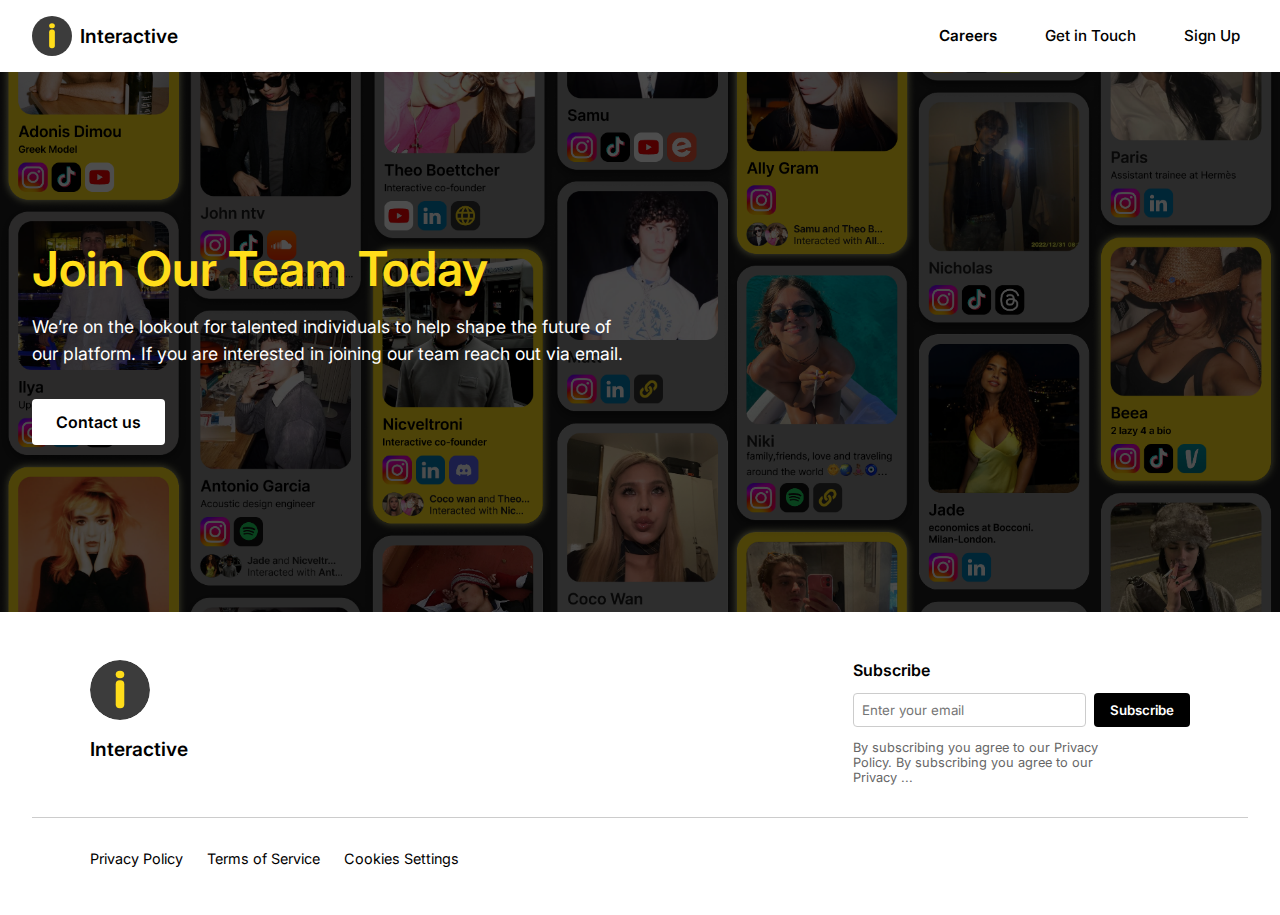
==== careers.html @ 9c9d4012 "Add files via upload" ====
<!DOCTYPE html>
<html lang="en">
<head>
  <meta charset="UTF-8" />
  <meta name="viewport" content="width=device-width, initial-scale=1.0"/>
  <title>Interactive - Careers</title>

  <!-- Font Inter e style.css, come nella home -->
  <link rel="preconnect" href="https://fonts.googleapis.com">
  <link rel="preconnect" href="https://fonts.gstatic.com" crossorigin>
  <link href="https://fonts.googleapis.com/css2?family=Inter:wght@400;600&display=swap" rel="stylesheet">
  <link rel="stylesheet" href="style.css">
</head>
<body>

  <!-- HEADER / NAVBAR -->
  <header>
    <div class="logo">
      <!-- Rendi cliccabile per tornare a home -->
      <a href="index.html" class="home-link">
        <img src="assets/logo.svg" alt="Interactive Logo" width="40" height="40">
        <span>Interactive</span>
      </a>
    </div>
    <nav>
      <ul>
        <!-- Pagina attiva: Careers -->
        <li><a href="careers.html" style="font-weight:600;">Careers</a></li>
        <!-- “Get in Touch” → contacts.html -->
        <li><a href="contacts.html">Get in Touch</a></li>
        <!-- “Sign Up” → landing.html -->
        <li><a href="landing.html">Sign Up</a></li>
      </ul>
    </nav>
  </header>

  <!-- HERO SPECIFICO PER CAREERS -->
  <section class="careers-hero">
    <div class="careers-hero-content">
      <h1>Join Our Team Today</h1>
      <p>We’re on the lookout for talented individuals to help shape the future of our platform. 
         If you are interested in joining our team reach out via email.</p>
      <!-- Contact us => landing.html (oppure contatti, se preferisci) -->
      <a href="contacts.html" class="btn-careers">Contact us</a>
    </div>
  </section>

  <!-- FOOTER -->
  <section class="final-section">
    <div class="brand-subscribe">
      <div class="brand-block">
        <div class="brand-icon">
          <img src="assets/logo.svg" alt="Icon" width="60" height="60">
        </div>
        <div class="brand-text">
          Interactive
        </div>
      </div>

      <div class="subscribe-block">
        <label for="subscribe-email">Subscribe</label>
        <div class="subscribe-row">
          <!-- Bottone => landing.html -->
          <input type="email" id="subscribe-email" placeholder="Enter your email">
          <button onclick="location.href='landing.html';">Subscribe</button>
        </div>
        <p class="subscribe-small">
          By subscribing you agree to our Privacy Policy. By subscribing you agree to our Privacy ...
        </p>
      </div>
    </div>

    <hr class="footer-line">

    <div class="footer-bottom">
      <div class="footer-links">
        <!-- Tutti puntano a terms.html -->
        <a href="terms.html">Privacy Policy</a>
        <a href="terms.html">Terms of Service</a>
        <a href="terms.html">Cookies Settings</a>
      </div>
      <!-- Tolto "© 2024 Relume. All rights reserved." -->
    </div>
  </section>

</body>
</html>
---- style.css ----
/*  
  style.css completo
  Rimosso lo stile .btn-signup per eliminare il pulsante nero "Sign Up".
*/

/* RESET DI BASE */
* {
  margin: 0;
  padding: 0;
  box-sizing: border-box;
}

/* FONT & COLORI GLOBALI */
body {
  font-family: 'Inter', sans-serif;
  color: #000;
}

/* Classe per evidenziare in giallo */
/* MODIFICA: da #ffd400 a #FFDD1A */
.highlight {
  color: #FFDD1A;
}

/* NAVBAR */
header {
  display: flex;
  align-items: center; /* Centra verticalmente logo e navbar */
  justify-content: space-between;
  padding: 1rem 2rem;
  background-color: #fff;
  width: 100%;
}

.logo {
  display: flex;
  align-items: center;
  gap: 0.5rem;
}

/* Rendi cliccabile logo + testo “Interactive” */
.logo a.home-link {
  display: flex;
  align-items: center;
  text-decoration: none;
  color: #000; 
}
.logo a.home-link img {
  margin-right: 0.5rem;
}
.logo a.home-link span {
  font-weight: 600; 
  font-size: 1.2rem; /* Testo “Interactive” un po' più grande */
}

/* NAVBAR MENU (desktop default) */
nav ul {
  list-style: none;
  display: flex;
  align-items: center; /* Centra verticalmente i link */
  gap: 2rem;          /* Spaziatura orizzontale tra i link */
  margin: 0;
  padding: 0;
  margin-left: 2rem;  /* Sposta i link un pochino a destra */
}

nav ul li a {
  text-decoration: none;
  color: #000;
  font-weight: 500;
  display: flex;
  align-items: center;
  justify-content: center;
  line-height: 1;       
  font-size: 0.95rem;   /* Leggermente più piccolo di “Interactive” */
  text-align: center; 
  padding: 0.5rem;     
}

/* ✅ MIGLIORAMENTI SU MOBILE */
@media (max-width: 768px) {
  nav ul {
    gap: 1rem;          
    margin-left: 1rem;  /* Riduce un pochino anche su mobile */
  }
  
  nav ul li a {
    font-size: 0.85rem; 
    line-height: 1.2;   
  }
}

/* HERO (INDEX e LANDING) */
/* MODIFICA: min-height: 80vh per la hero index, se la usi come default */
.hero {
  background: url("assets/sfondo.png") no-repeat center center / cover;
  min-height: 80vh; /* da 70vh a 80vh */
  display: flex;
  align-items: center;
  justify-content: center;
  text-align: center;
  color: #fff;
  padding: 4rem 2rem;
}
.hero-content {
  max-width: 700px;
}
.hero h1 {
  font-size: 4rem;
  /* MODIFICA: colore highlight -> #FFDD1A */
  color: #FFDD1A;
  margin-bottom: 1rem;
  font-weight: 600; 
}
.hero p {
  font-size: 1.2rem;
  margin-bottom: 2rem;
  line-height: 1.5;
  font-weight: 400; 
}

/* Bottoni “Join” rotondi con testo giallo (btn-join, btn-join-us) */
/* MODIFICA: sfondo #3C3C3C, testo #FFDD1A, no bordo */
.btn-join,
.btn-join-us {
  display: inline-block;
  margin-top: 1rem;
  background-color: #3C3C3C;
  color: #FFDD1A;
  text-decoration: none;
  padding: 0.8rem 1.5rem;
  border-radius: 30px; 
  font-weight: 600;
  border: none; /* tolto contorno giallo */
  transition: background-color 0.2s, color 0.2s;
}
/* Hover invertito: sfondo #FFDD1A, testo #3C3C3C */
.btn-join:hover,
.btn-join-us:hover {
  background-color: #FFDD1A;
  color: #3C3C3C;
}

/* SEZIONE PER LA “BARRA EMAIL” DELLA LANDING */
#signup-form {
  display: inline-flex; 
  gap: 0.5rem;
}
#signup-email {
  padding: 0.8rem 1rem;
  border: 2px solid #ccc;
  border-radius: 4px;
  font-family: inherit;
  font-size: 1rem;
  width: 300px; 
  outline: none;
}
#signup-form button {
  padding: 0.8rem 1.5rem;
  background-color: #000;
  color: #fff;
  border: none;
  border-radius: 4px;
  font-weight: 600;
  cursor: pointer;
}

/* 3 BLOCCHI DESCRITTIVI (INDEX) */
.section-container {
  background-color: #fff;
  padding: 4rem 2rem;
  display: flex;
  flex-direction: column;
  gap: 5rem;
  max-width: 1100px;
  margin: 0 auto;
}
/* Showcase + Interact */
.section-showcase, .section-interact {
  background-color: #fff;
  padding: 4rem 2rem;
}
.showcase-container, .interact-container {
  max-width: 1100px;
  margin: 0 auto;
  display: flex;
  align-items: center;
  justify-content: space-between;
  gap: 2rem;
}
.showcase-text, .interact-text {
  flex: 1;
}
.showcase-image, .interact-image {
  flex: 1;
  text-align: center;
}
/* MODIFICA: immagini più grandi => 900px */
.showcase-image img, .interact-image img {
  max-width: 900px;
  width: 100%;
}
.showcase-text h2, .interact-text h2 {
  font-size: 2rem;
  margin-bottom: 1rem;
  font-weight: 600;
}
.showcase-text p, .interact-text p {
  line-height: 1.5;
  margin-bottom: 1rem;
}

/* WHY SECTION (INDEX) */
.why-section {
  background: url("assets/sfondo.png") no-repeat center center / cover;
  color: #fff;
  padding: 4rem 2rem;
}
.why-content {
  max-width: 1100px;
  margin: 0 auto;
}
.why-content h2 {
  font-size: 2.2rem;
  margin-bottom: 1rem;
  font-weight: 600;
}
.why-content p.intro {
  font-size: 1rem;
  max-width: 700px;
  margin-bottom: 2rem;
  line-height: 1.5;
  font-weight: 400;
}
.use-cases {
  display: flex;
  justify-content: space-between;
  gap: 2rem;
}
.use-case {
  flex: 1;
  font-size: 1.2rem;
  line-height: 1.4;
  font-weight: 400;
}

/* COMING SOON */
.section-coming-soon {
  padding: 4rem 2rem;
  background-color: #fff;
}
.coming-soon-box {
  max-width: 1100px;
  margin: 0 auto;
  display: flex;
  gap: 2rem;
  align-items: center;
  justify-content: space-between;
}
.coming-soon-text {
  flex: 1;
}
.coming-soon-text h1 {
  font-size: 3rem;
  font-weight: 600;
  margin-bottom: 1rem;
}
.coming-soon-text h2 {
  font-size: 1.8rem;
  margin-bottom: 1rem;
  font-weight: 600;
}
.coming-soon-text p {
  line-height: 1.5;
  margin-bottom: 2rem;
}
.coming-soon-image {
  flex: 1;
  text-align: center;
}
.coming-soon-image img {
  max-width: 900px;
  width: 100%;
}

/* SEZIONE JOURNEY */
.section-journey {
  padding: 4rem 2rem;
  background-color: #fff;
  text-align: center;
}
.section-journey h2 {
  font-size: 2rem;
  font-weight: 600;
  margin-bottom: 1rem;
}
.section-journey p {
  margin-bottom: 1.5rem;
  font-size: 1rem;
  font-weight: 400;
  line-height: 1.5;
}

/* SEZIONE FINALE / FOOTER */
.final-section {
  background-color: #fff;
  padding: 3rem 2rem;
}
.brand-subscribe {
  max-width: 1100px;
  margin: 0 auto;
  display: flex;
  align-items: flex-start;
  justify-content: space-between;
  gap: 2rem;
  margin-bottom: 2rem;
}
.brand-block {
  display: flex;
  flex-direction: column;
  align-items: flex-start;
  gap: 0.5rem;
}
.brand-icon img {
  border-radius: 50%;
}
.brand-text {
  font-size: 1.2rem;
  font-weight: 600;
  margin-top: 0.3rem;
}
.subscribe-block {
  display: flex;
  flex-direction: column;
  align-items: flex-start;
  gap: 0.5rem;
}
.subscribe-block label {
  font-weight: 600;
}
.subscribe-row {
  display: flex;
  gap: 0.5rem;
  margin: 0.3rem 0;
}
.subscribe-row input[type="email"] {
  padding: 0.5rem;
  border: 1px solid #ccc;
  border-radius: 4px;
  font-family: inherit;
}
.subscribe-row button {
  padding: 0.5rem 1rem;
  background-color: #000;
  color: #fff;
  border: none;
  border-radius: 4px;
  font-family: inherit;
  font-weight: 600;
  cursor: pointer;
}
.subscribe-small {
  font-size: 0.8rem;
  color: #666;
  max-width: 250px;
}
.footer-line {
  border: none;
  border-top: 1px solid #ccc;
  margin: 2rem 0;
}
.footer-bottom {
  max-width: 1100px;
  margin: 0 auto;
  display: flex;
  align-items: center;
  justify-content: space-between;
  flex-wrap: wrap;
  gap: 1rem;
}
.footer-links {
  display: flex;
  gap: 1.5rem;
}
.footer-links a {
  text-decoration: none;
  color: #000;
  font-size: 0.9rem;
  font-weight: 400;
}
.footer-links a:hover {
  text-decoration: underline;
}
.footer-copy {
  font-size: 0.8rem;
  color: #666;
}

/* SEZIONE HERO CAREERS */
.careers-hero {
  background: url("assets/sfondo.png") no-repeat center center / cover;
  min-height: 60vh;
  display: flex;
  align-items: center;
  justify-content: left; 
  padding: 4rem 2rem;
  color: #fff;
}
.careers-hero-content {
  max-width: 600px;
}
.careers-hero-content h1 {
  font-size: 3rem;
  /* MODIFICA: highlight -> #FFDD1A */
  color: #FFDD1A;
  margin-bottom: 1rem;
  font-weight: 600;
}
.careers-hero-content p {
  font-size: 1.1rem;
  font-weight: 400;
  line-height: 1.5;
  margin-bottom: 2rem;
}
.btn-careers {
  background-color: #fff;
  color: #000;
  text-decoration: none;
  padding: 0.8rem 1.5rem;
  border-radius: 4px;
  font-weight: 600;
  display: inline-block;
  transition: background-color 0.2s ease;
}
.btn-careers:hover {
  background-color: #ddd;
}

/* *** AGGIUNTE PER CONTACT PAGE *** */
.contact-hero {
  background: url("assets/sfondo.png") no-repeat center center / cover;
  min-height: 60vh;
  display: flex;
  align-items: center;
  justify-content: center;
  color: #fff;
  text-align: center;
  padding: 4rem 2rem;
}
.contact-hero-content {
  max-width: 700px;
}
.contact-hero-content h1 {
  font-size: 3rem;
  /* MODIFICA: highlight -> #FFDD1A */
  color: #FFDD1A;
  margin-bottom: 1rem;
  font-weight: 600;
}
.contact-hero-content p {
  font-size: 1.2rem;
  font-weight: 400;
  line-height: 1.5;
}
.contact-info-section {
  background-color: #fff;
  padding: 3rem 2rem;
}
.contact-info-container {
  max-width: 1100px;
  margin: 0 auto;
  display: flex;
  gap: 4rem;
  justify-content: space-between;
}
.contact-block {
  flex: 1;
  background-color: #fff;
  padding: 1rem;
  text-align: left;
}
.contact-block h2 {
  font-size: 1.4rem;
  font-weight: 600;
  margin: 0.5rem 0;
}
.contact-block p {
  font-size: 1rem;
  margin-bottom: 0.5rem;
  line-height: 1.4;
}
.contact-block a {
  color: #000;
  text-decoration: underline;
  font-weight: 400;
}

/* *** AGGIUNTE PER TERMS PAGE *** */
.terms-container {
  padding: 3rem 2rem;
  background-color: #fff;
}
.terms-content {
  max-width: 1100px;
  margin: 0 auto;
  text-align: left;
}
.terms-content h1 {
  font-size: 2rem;
  font-weight: 600;
  margin-bottom: 1rem;
}
.terms-content p,
.terms-content li {
  line-height: 1.5;
  margin-bottom: 0.8rem;
  font-size: 1rem;
}
.terms-content ol {
  padding-left: 1.5rem;
}

/* RESPONSIVE */
@media (max-width: 768px) {
  .showcase-container,
  .interact-container,
  .coming-soon-box {
    flex-direction: column;
  }
  /* Immagini più grandi su mobile => 600px */
  .showcase-image img,
  .interact-image img,
  .coming-soon-image img {
    max-width: 600px;
  }

  .section-journey {
    text-align: center;
  }

  .info-block {
    flex-direction: column;
  }
  .info-image img {
    max-width: 200px;
  }
  .use-cases {
    flex-direction: column;
  }
  .final-container {
    flex-direction: column;
    align-items: flex-start;
    gap: 1rem;
  }
  .brand-subscribe {
    flex-direction: column;
    align-items: flex-start;
  }
  .footer-bottom {
    flex-direction: column;
    align-items: flex-start;
    gap: 1rem;
  }
  .sub-features {
    flex-direction: column;
  }

  /* Adattamento form landing su mobile */
  #signup-form {
    flex-direction: column;
    align-items: stretch;
  }
  #signup-email, 
  #signup-form button {
    width: 100%;
  }

  /* Contact page responsive */
  .contact-info-container {
    flex-direction: column;
    gap: 2rem;
  }

  /* Terms page responsive */
  .terms-content h1 {
    font-size: 1.5rem;
  }
  .terms-content p,
  .terms-content li {
    font-size: 0.95rem;
  }
}
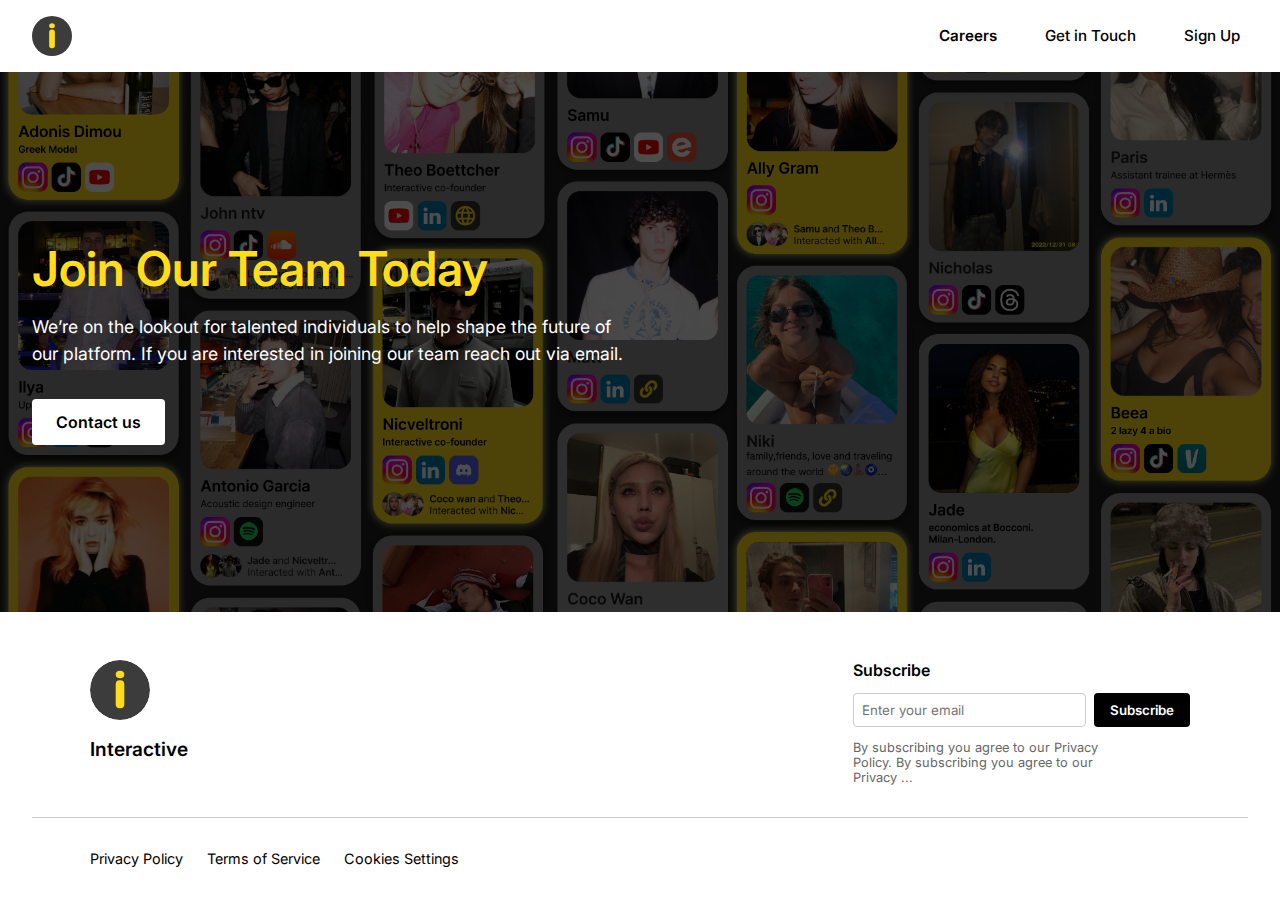
==== commit 93075dc8: "Update careers.html" ====
--- a/careers.html
+++ b/careers.html
@@ -19,7 +19,6 @@
       <!-- Rendi cliccabile per tornare a home -->
       <a href="index.html" class="home-link">
         <img src="assets/logo.svg" alt="Interactive Logo" width="40" height="40">
-        <span>Interactive</span>
       </a>
     </div>
     <nav>
